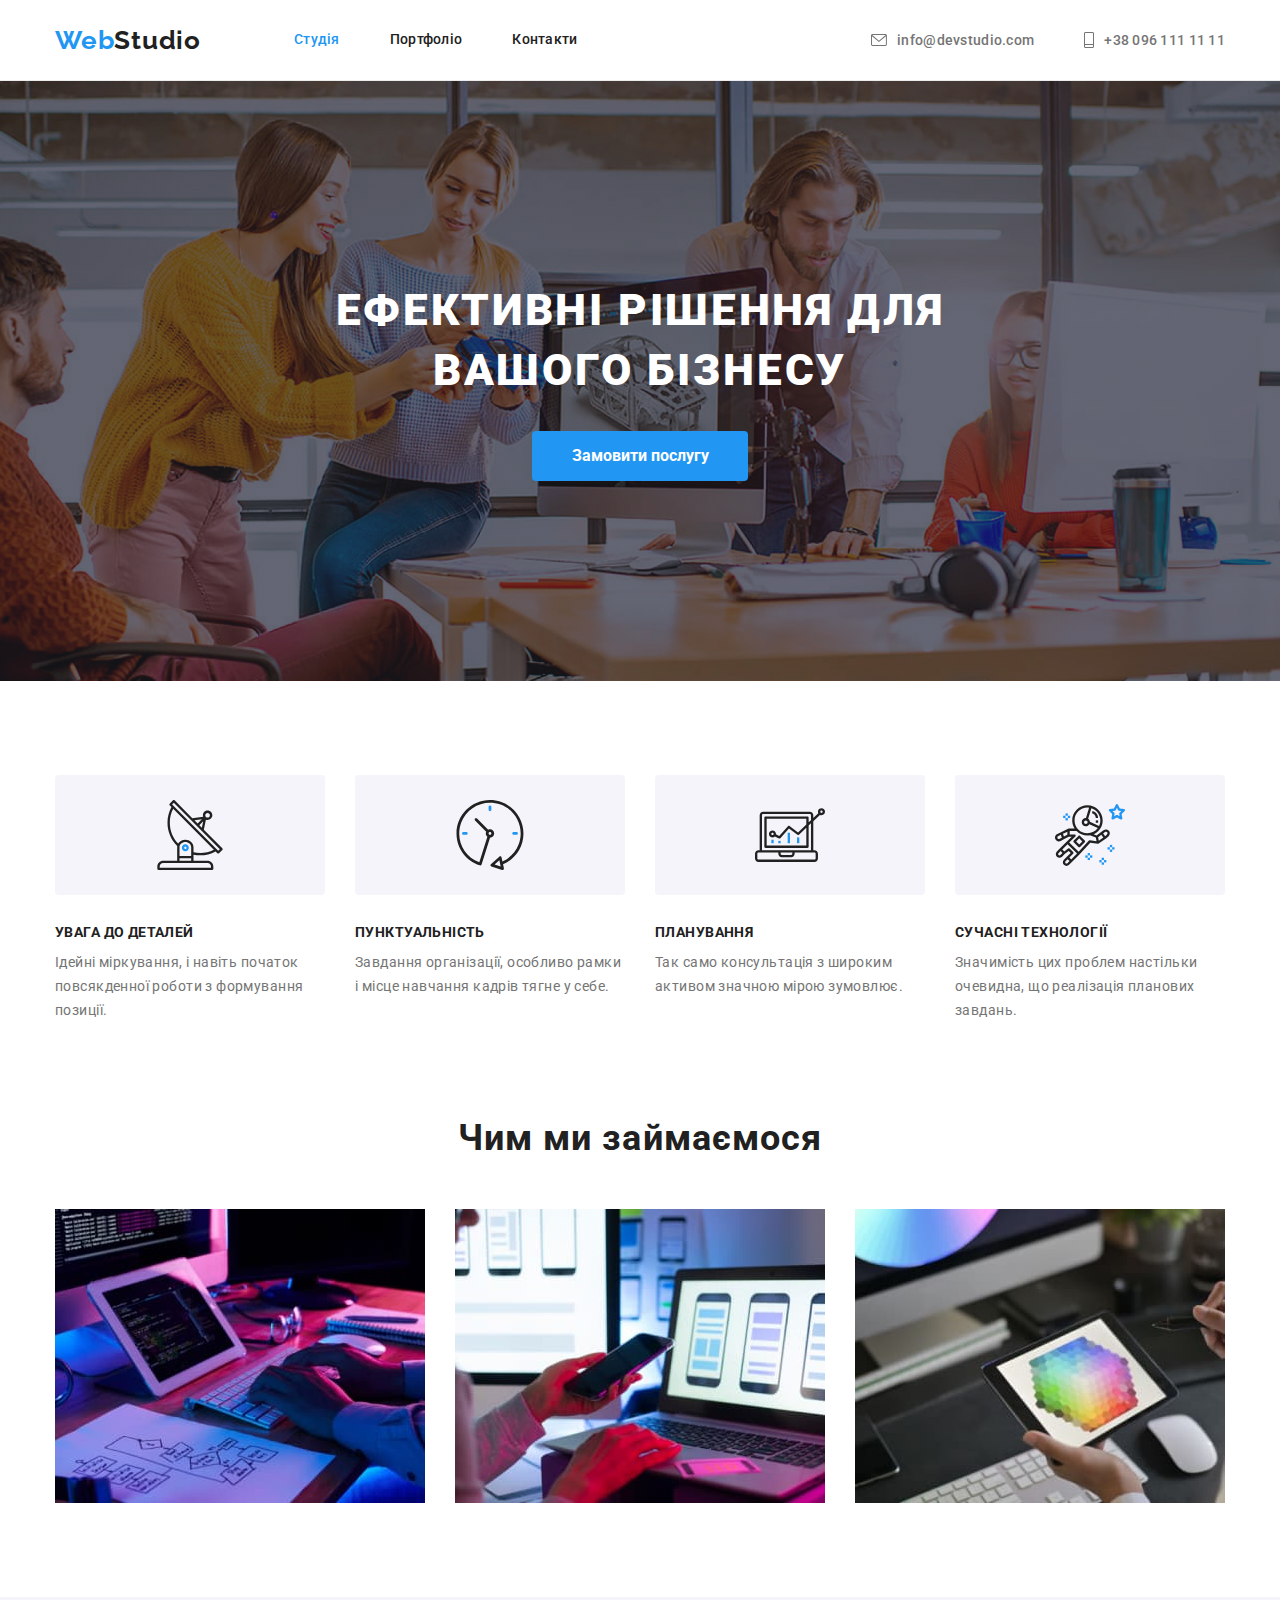
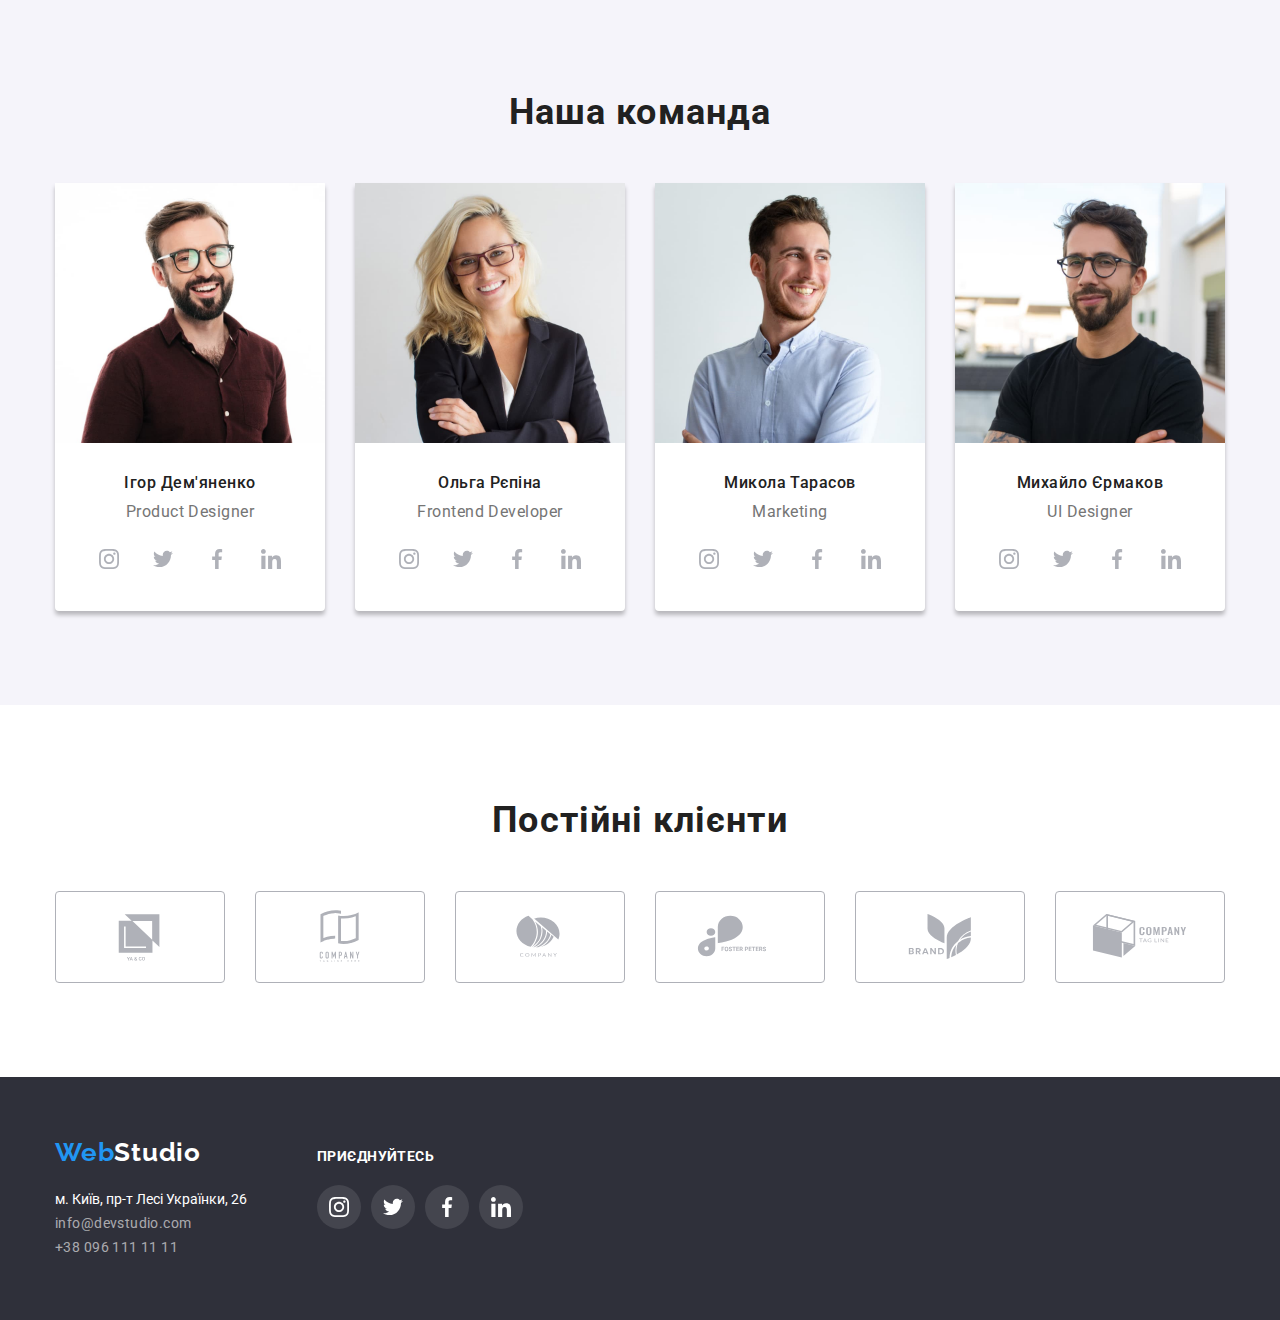
==== index.html @ 9753c59d "створив новий репозиторій на основі старого" ====
<!DOCTYPE html>
<html lang="uk">
  <head>
    <meta charset="UTF-8" />
    <meta http-equiv="X-UA-Compatible" content="IE=edge" />
    <meta name="viewport" content="width=device-width, initial-scale=1.0" />
    <title>WebStudio</title>
    <link rel="preconnect" href="https://fonts.googleapis.com" />
    <link rel="preconnect" href="https://fonts.gstatic.com" crossorigin />
    <link
      href="https://fonts.googleapis.com/css2?family=Raleway:wght@700&family=Roboto:wght@400;500;700;900&display=swap"
      rel="stylesheet"
    />
    <link
      rel="stylesheet"
      href="https://cdnjs.cloudflare.com/ajax/libs/modern-normalize/1.1.0/modern-normalize.min.css"
    />
    <link rel="stylesheet" href="./css/styles.css" />
  </head>

  <body>
    <header>
      <div class="container head">
        <nav class="nav-main">
          <a class="logo" href="" title="Головна сторінка"
            ><span class="logo-web">Web</span
            ><span class="logo-studio">Studio</span></a
          >
          <ul class="nav-ul site-nav">
            <li class="item">
              <a class="nav-link act-stud" href="./index.html" title="Студія"
                >Студія</a
              >
            </li>
            <li class="item">
              <a class="nav-link" href="./portfolio.html" title="Портфоліо"
                >Портфоліо</a
              >
            </li>
            <li class="item">
              <a class="nav-link" href="" title="Контакти">Контакти</a>
            </li>
          </ul>
        </nav>
        <ul class="nav-ul second">
          <li class="item-first">
                        <a class="nav-contact" href="mailto:info@devstudio.com"
              ><svg class="mail-pin-icon icon" width="16" height="12">
					<use href="./images/icons.svg#icon-mail"></use>
				 </svg><span>info@devstudio.com</span> </a
            >
          </li>
          <li class="item">
           
            <a class="nav-contact" href="tel:+380961111111"
              > <svg class="phone-pin-icon icon" width="10" height="16">
					<use href="./images/icons.svg#icon-phone"></use>
				 </svg><span>+38 096 111 11 11</span> </a
            >
          </li>
        </ul>
      </div>
    </header>
    <main>
      <section class="hero">
        <h1 class="hero-tytle">
          Ефективні рішення для <br />
          вашого бізнесу
        </h1>
        <button class="button" type="button">
          <span class="button-first">Замовити послугу</span>
        </button>
      </section>
      <section class="benefits">
        <div class="container container-benefits">
          <h2 hidden>Особливості</h2>
          <ul class="nav-ul">
            <li class="atim">
					<div class="atim-div">
						<svg class="atim-icon" width="70" height="70">
							<use href="./images/icons.svg#icon-antenna"></use>
						</svg>
					</div>
              <h3 class="tytle-mini">УВАГА ДО ДЕТАЛЕЙ</h3>
              <p class="mini-article">
                Ідейні міркування, і навіть початок повсякденної роботи з
                формування позиції.
              </p>
            </li>
            <li class="atim">
					<div class="atim-div">
						<svg class="atim-icon" width="70" height="70">
							<use href="./images/icons.svg#icon-clock"></use>
						</svg>
					</div>
              <h3 class="tytle-mini">ПУНКТУАЛЬНІСТЬ</h3>
              <p class="mini-article">
                Завдання організації, особливо рамки і місце навчання кадрів
                тягне у себе.
              </p>
            </li>
            <li class="atim">
					<div class="atim-div">
						<svg class="atim-icon" width="70" height="70">
							<use href="./images/icons.svg#icon-diagram"></use>
						</svg>
					</div>
              <h3 class="tytle-mini">ПЛАНУВАННЯ</h3>
              <p class="mini-article">
                Так само консультація з широким активом значною мірою зумовлює.
              </p>
            </li>
            <li class="atim">
					<div class="atim-div">
						<svg class="atim-icon" width="70" height="70">
							<use href="./images/icons.svg#icon-astronaut"></use>
						</svg>
					</div>
              <h3 class="tytle-mini">СУЧАСНІ ТЕХНОЛОГІЇ</h3>
              <p class="mini-article">
                Значимість цих проблем настільки очевидна, що реалізація
                планових завдань.
              </p>
            </li>
          </ul>
        </div>
      </section>
      <section class="our-work">
        <div class="container work">
          <h2 class="tytle-work">Чим ми займаємося</h2>
          <ul class="nav-ul work">
            <li class="item">
              <img
                class="img"
                src="images/work1.jpg"
                alt="картинка-посилання на сторінку де розповідається чим ми займаємося"
                width="370"
              />
            </li>
            <li class="item">
              <img
                class="img"
                src="images/work2.jpg"
                alt="картинка-посилання на сторінку де розповідається чим ми займаємося"
                width="370"
              />
            </li>
            <li class="item">
              <img
                class="img"
                src="images/work3.jpg"
                alt="картинка-посилання на сторінку де розповідається чим ми займаємося"
                width="370"
              />
            </li>
          </ul>
        </div>
      </section>
      <section class="our-team">
        <div class="container">
          <h2 class="team">Наша команда</h2>
          <ul class="nav-ul-team">
            <li class="item">
              <img
                class="img"
                src="images/people4.jpg"
                width="270"
                alt="зображення людини"
              />
              <p class="team-name">Ігор Дем'яненко</p>
              <p class="team-position">Product Designer</p>
              <ul class="social-icons list">
                <li class="social-item">
                  <a href="" class="social-link link"
                    ><svg class="social-icon" width="20" height="20">
                      <use href="./images/icons.svg#icon-instagram"></use></svg
                  ></a>
                </li>
                <li class="social-item">
                  <a href="" class="social-link link"
                    ><svg class="social-icon" width="20" height="20">
                      <use href="./images/icons.svg#icon-twitter"></use></svg
                  ></a>
                </li>
                <li class="social-item">
                  <a href="" class="social-link link"
                    ><svg class="social-icon" width="20" height="20">
                      <use href="./images/icons.svg#icon-facebook"></use></svg
                  ></a>
                </li>
                <li class="social-item">
                  <a href="" class="social-link link"
                    ><svg class="social-icon" width="20" height="20">
                      <use href="./images/icons.svg#icon-linkedin"></use></svg
                  ></a>
                </li>
              </ul>
            </li>
            <li class="item">
              <img
                class="img"
                src="images/people5.jpg"
                width="270"
                alt="зображення людини"
              />
              <p class="team-name">Ольга Рєпіна</p>
              <p class="team-position">Frontend Developer</p>
              <ul class="social-icons list">
                <li class="social-item">
                  <a href="" class="social-link link"
                    ><svg class="social-icon" width="20" height="20">
                      <use href="./images/icons.svg#icon-instagram"></use></svg
                  ></a>
                </li>
                <li class="social-item">
                  <a href="" class="social-link link"
                    ><svg class="social-icon" width="20" height="20">
                      <use href="./images/icons.svg#icon-twitter"></use></svg
                  ></a>
                </li>
                <li class="social-item">
                  <a href="" class="social-link link"
                    ><svg class="social-icon" width="20" height="20">
                      <use href="./images/icons.svg#icon-facebook"></use></svg
                  ></a>
                </li>
                <li class="social-item">
                  <a href="" class="social-link link"
                    ><svg class="social-icon" width="20" height="20">
                      <use href="./images/icons.svg#icon-linkedin"></use></svg
                  ></a>
                </li>
              </ul>
            </li>
            <li class="item">
              <img
                class="img"
                src="images/people6.jpg"
                width="270"
                alt="зображення людини"
              />
              <p class="team-name">Микола Тарасов</p>
              <p class="team-position">Marketing</p>
              <ul class="social-icons list">
                <li class="social-item">
                  <a href="" class="social-link link"
                    ><svg class="social-icon" width="20" height="20">
                      <use href="./images/icons.svg#icon-instagram"></use></svg
                  ></a>
                </li>
                <li class="social-item">
                  <a href="" class="social-link link"
                    ><svg class="social-icon" width="20" height="20">
                      <use href="./images/icons.svg#icon-twitter"></use></svg
                  ></a>
                </li>
                <li class="social-item">
                  <a href="" class="social-link link"
                    ><svg class="social-icon" width="20" height="20">
                      <use href="./images/icons.svg#icon-facebook"></use></svg
                  ></a>
                </li>
                <li class="social-item">
                  <a href="" class="social-link link"
                    ><svg class="social-icon" width="20" height="20">
                      <use href="./images/icons.svg#icon-linkedin"></use></svg
                  ></a>
                </li>
              </ul>
            </li>
            <li class="item">
              <img
                class="img"
                src="images/people7.jpg"
                width="270"
                alt="зображення людини"
              />
              <p class="team-name">Михайло Єрмаков</p>
              <p class="team-position">UI Designer</p>
              <ul class="social-icons list">
                <li class="social-item">
                  <a href="" class="social-link link"
                    ><svg class="social-icon" width="20" height="20">
                      <use href="./images/icons.svg#icon-instagram"></use></svg
                  ></a>
                </li>
                <li class="social-item">
                  <a href="" class="social-link link"
                    ><svg class="social-icon" width="20" height="20">
                      <use href="./images/icons.svg#icon-twitter"></use></svg
                  ></a>
                </li>
                <li class="social-item">
                  <a href="" class="social-link link"
                    ><svg class="social-icon" width="20" height="20">
                      <use href="./images/icons.svg#icon-facebook"></use></svg
                  ></a>
                </li>
                <li class="social-item">
                  <a href="" class="social-link link"
                    ><svg class="social-icon" width="20" height="20">
                      <use href="./images/icons.svg#icon-linkedin"></use></svg
                  ></a>
                </li>
              </ul>
            </li>
          </ul>
        </div>
      </section>
		<section class="customer">
			<div class="container customer-div">
				<h2 class="tytle-work tytle-costomer">
					Постійні клієнти
				</h2>
				<ul class="customer-list">
					<li class="customer-item"><a href="" class="customer-link"><svg class="customer-icon" width="106" height="60">
						<use href="./images/icons.svg#icon-Logo-one"></use>
					</svg></a></li>
					<li class="customer-item"><a href="" class="customer-link"><svg class="customer-icon" width="106" height="60">
						<use href="./images/icons.svg#icon-Logo-two"></use>
					</svg></a></li>
					<li class="customer-item"><a href="" class="customer-link"><svg class="customer-icon" width="106" height="60">
						<use href="./images/icons.svg#icon-Logo-three"></use>
					</svg></a></li>
					<li class="customer-item"><a href="" class="customer-link"><svg class="customer-icon" width="106" height="60">
						<use href="./images/icons.svg#icon-Logo-four"></use>
					</svg></a></li>
					<li class="customer-item"><a href="" class="customer-link"><svg class="customer-icon" width="106" height="60">
						<use href="./images/icons.svg#icon-Logo-five"></use>
					</svg></a></li>
					<li class="customer-item"><a href="" class="customer-link"><svg class="customer-icon" width="106" height="60">
						<use href="./images/icons.svg#icon-Logo-six"></use>
					</svg></a></li>
				</ulb>
			</div>
		</section>
    </main>
    <footer class="foot-main">
		<div class="foot-together ">
      <div class="foot">
        <a class="logo-foot" href="" title="Головна сторінка"
          ><span class="logo-web">Web</span
          ><span class="logo-studio-foot">Studio</span></a
        >
        <address>
          <ul class="nav-ul adr">
            <li class="item">
              <a
                class="foot-adress"
                href="https://goo.gl/maps/2znSzA5FASChHcnv6"
                target="_blank"
                rel="noreferrer noopener nofollow"
                >м. Київ, пр-т Лесі Українки, 26</a
              >
            </li>
            <li class="item">
              <a class="foot-contact" href="mailto:info@devstudio.com"
                >info@devstudio.com</a
              >
            </li>
            <li class="item">
              <a class="foot-contact" href="tel:+380961111111"
                >+38 096 111 11 11</a
              >
            </li>
          </ul>
        </address>
      </div>
		<div class="foot-two">
			<h3 class="foot-two-tytle">
				приєднуйтесь
			</h3>
			<ul class="foot-two-list">
				<li class="foot-two-item"><a href="" class="foot-two-link"><svg class="foot-two-icon" width="20" height="20">
					<use href="./images/icons.svg#icon-instagram"></use>
				</svg></a></li>
				<li class="foot-two-item"><a href="" class="foot-two-link"><svg class="foot-two-icon" width="20" height="20">
					<use href="./images/icons.svg#icon-twitter"></use>
				</svg></a></li>
				<li class="foot-two-item"><a href="" class="foot-two-link"><svg class="foot-two-icon" width="20" height="20">
					<use href="./images/icons.svg#icon-facebook"></use>
				</svg></a></li>
				<li class="foot-two-item"><a href="" class="foot-two-link"><svg class="foot-two-icon" width="20" height="20">
					<use href="./images/icons.svg#icon-linkedin"></use>
				</svg></a></li>
			</ul>
		</div>
	</div>
    </footer>
  </body>
</html>
---- css/styles.css ----
html {
	box-sizing:border-box;
}
*,
*::before,
*::after {
	box-sizing: inherit;
}

h1,
h2,
h3,h4,
h5,
h6,
p,
ul{
margin-bottom: 0; 
margin-top:0;
padding: 0;
}

:root {
	--brand-color: #757575;
	--button-color: #2196F3;
	--tytle-color:#212121;
 }

body{
	margin:0;
	font-family:'Roboto', Sans-serif;
	background: #FFFFFF;;
	color:var(--brand-color);
}
/* header */

header{
	border-bottom-width: 1px;
	border-bottom-style: solid;
	border-bottom-color: rgba(236, 236, 236, 1);
	}


.container.head,.nav-main,.nav-ul.site-nav,.nav-ul.second{
display: flex;
}

.container.head,.nav-main{
	align-items: center;
}


.nav-ul.site-nav>.item.item:not(:last-child){
	margin-right: 50px;
}

.nav-ul.site-nav>.item{
	margin-bottom: 0;
}

.item>.nav-link{
	padding-top: 32px;
	padding-bottom: 32px;
}

.nav-ul.second>.item-first{
margin-right: 50px;
}

.nav-ul.second{
margin-left: auto;
}

.nav-ul.second>.item-first, .nav-ul.second>.item{
	display: flex;
	align-items: center;
	justify-content: center;
	cursor: pointer;
	} 
	
	.nav-ul.second>.nav-contact{
		display:flex;
	align-items: center;
	justify-content: center;
	 padding-top: 32px; 
	padding-bottom: 32px; 
	cursor: pointer;
		}

		.item>.nav-contact{
			display:flex;
			align-items: center;
					}
.item-first>.nav-contact{
						display:flex;
						align-items: center;
								}

.nav-contact>.mail-pin-icon.icon{
	display: inline-block;
}

.nav-contact>.phone-pin-icon.icon{
	display: inline-block;
}

.mail-pin-icon,.phone-pin-icon{
	margin-right: 10px;
	fill: currentColor;
}

.nav-ul.second>.item-first,.nav-ul.second>.item{
	color: var(--brand-color);
}

.logo{
margin-right: 93px;
text-decoration: none;
font-family: 'Raleway',Sans-serif;
font-weight: 700;
font-size: 26px;
line-height: 1.19;
letter-spacing: 0.03em;
rgba(0, 0, 0, 1)
}
.logo-web{
	color:#2196F3;
}
.logo-studio{
	color:var(--tytle-color);
}
.nav-link{
display: block;
text-decoration: none;
font-family: 'Roboto',Sans-serif;
font-style: normal;
font-weight: 500;
font-size: 14px;
line-height: 1.14;
letter-spacing: 0.02em;
color:var(--tytle-color);
list-style-type: none;
}
.nav-link:hover{
	color: var(--button-color);
	} 

	.nav-link.act-stud{
		color: var(--button-color);
	 }

	 .item-first>.nav-contact:hover,.item-first>.nav-contact:focus{
		color: var(--button-color);}

		.item>.nav-contact:hover,.item>.nav-contact:focus{
			color: var(--button-color);

	 }

	 .item-first>.mail-pin-icon.icon{
		fill: inherit;
	 }

	 .item>.mail-pin-icon.icon{
		fill: inherit;
	 }

.nav-contact{
font-family: 'Roboto',Sans-serif;
font-style: normal;
font-weight: 500;
font-size: 14px;
line-height: 16px;
letter-spacing: 0.02em;
color: inherit;
text-decoration: none;
padding-top: 32px;
padding-bottom: 32px
;
}
.nav-ul{
		list-style-type: none;
	}
	
	
/* Footer */
.foot-together{
	display: flex;
	align-items: baseline;
}

.foot-two-list{
	display: flex;
	list-style-type: none;
}

.foot-two{
	margin-left: 70px;
}



.foot-two-link{
	display: flex;
	width: 100%;
	height: 100%;
	align-items: center;
	justify-content: center;
}

.foot-two-item{
	width: 44px;
	height:44px;
	list-style-type: none;
	margin-right: 10px;
		}

		.foot-two-list>.foot-two-item:last-child{
	margin-right: 0 ;
		}

.foot-two-item .foot-two-icon{
	display: flex;
	justify-content: center;
					}

.foot-two-item .foot-two-link{
	width: 100%;
	height: 100%;
	display: flex;
	align-items: center;
	justify-content: center;
	background:rgba(255, 255, 255, 0.1);
	;
	 border-radius: 50%;
	 color: #FFFFFF;
}

	.foot-two-link .foot-two-icon{
	fill: currentColor;
}

.foot-two-item .foot-two-link:hover, .foot-two-item .foot-two-link:focus{
	background: #2196F3;
	color: #FFFFFF;

}

.foot-two-tytle{
margin-bottom: 20px;	
width: 116px;
height: 16px;
left: 516px;
top: 2748px;
font-family: 'Roboto',Sans-serif;
font-style: normal;
font-weight: 700;
font-size: 14px;
line-height: 1.14;
letter-spacing: 0.03em;
text-transform: uppercase;
color: #FFFFFF;

}

.foot-main{
	padding-top: 60px;
	padding-bottom: 60px;
	background: rgba(47, 48, 58, 1);
}

.foot-adress{
	font-style: normal;
	font-size: 14px;
	line-height: 1.71;
color: #FFFFFF;
text-decoration: none;
}
.foot-contact{
font-style: normal;
font-size: 14px;
line-height:1.71;
letter-spacing: 0.03em;
color: rgba(255, 255, 255, 0.6);
text-decoration: none;
}
 .logo-foot{
font-family: 'Raleway';
font-style: normal;
font-weight: 700;
font-size: 26px;
line-height: 31px;
letter-spacing: 0.03em;
}

.logo-studio-foot{
	color: #FFFFFF;
}

.nav-ul.adr{
	margin-top: 20px;
}
/* 
.nav-ul>.item:not(:last-child){
	margin-bottom: 9px;
} */

/* main first*/

/* .hero{
	width: 1600px;
	background-image: url(../images/backg-img.jpg);
	background-position: center;
} */

 .hero{
	max-width: 1600px;
	margin-left: auto;
	margin-right: auto;
	background-color:#C4C4C4;
	background-image:linear-gradient(to right, rgba(47,48,58,0.4),
	rgba(47,48,58,0.4)), url(../images/backg-img.jpg);
	background-size: 1600px;
   background-repeat: no-repeat;
	background-position: center;
	text-align: center;
	padding-bottom: 200px;
	padding-top: 200px;
 }
 .hero-tytle{
margin-bottom: 30px;
font-weight: 900;
font-size: 44px;
line-height: 1.36;
letter-spacing: 0.06em;
text-transform: uppercase;
color: #FFFFFF;
 }
 .button{
font-weight: 700;
font-size: 16px;
line-height: 1.88;
color: #FFFFFF; 
background: var(--button-color);
min-width: 216px;
border: none;
padding: 10px 32px;
text-align: center;
border-radius:4px;
cursor:pointer;
 }

 .button-first{
font-family: 'Roboto';
font-style: normal;
font-weight: 700;
font-size: 16px;
line-height: 30px;
cursor:pointer;
 }

 .button:focus,.button:hover{
	background: #F5F4FA;
	color:var(--button-color);
}

/* секція benefits */

.benefits{
	padding-top: 94px;
	padding-bottom: 94px;
}
.container-benefits>.nav-ul{
	display: flex;
}

.nav-ul>.atim:not(:last-child){
	margin-right: 30px;
}

.nav-ul>.atim{
	width: 270px;
}

/* секція our-work */

.nav-ul.work{
	display: flex;
}

.our-work{
		padding-bottom: 94px;
}

.nav-ul.work>.item:not(:last-child){
	margin-right: 30px;
}

.nav-ul.work>.item{
	margin-bottom: 0;
}

.atim>.atim-div{
	display: flex;
	align-items: center;
	justify-content: center;
	width: 270px;
	height: 120px;
	background: #F5F4FA;
   border-radius: 4px;
	}



/* секція our-team */

.our-team{
	padding-top: 94px;
	padding-bottom: 94px;
	background: #F5F4FA;
}

.tytle-mini{
margin-top: 30px;
margin-bottom: 10px;
font-size: 14px;
line-height: 1.14;
letter-spacing: 0.03em;
text-transform: uppercase;
color: var(--tytle-color);
	}
	.mini-article{
font-size: 14px;
line-height: 1.71;
letter-spacing: 0.03em;
	}
	.tytle-work,.team{
margin-bottom: 50px;	
font-size: 36px;
line-height:1.17;
text-align: center;
letter-spacing: 0.03em;
color: var(--tytle-color);
	}

	.team-name{
margin-bottom: 10px;
margin-top: 30px;
font-weight: 500;
font-size: 16px;
line-height: 1.19;
text-align: center;
letter-spacing: 0.03em;
color: var(--tytle-color);
	}
.team-position{
font-size: 16px;
line-height: 1.19;
text-align: center;
letter-spacing: 0.03em;
	}

	.nav-ul-team{
		display: flex;
		list-style-type: none;
	}

	.nav-ul-team>.item:not(:last-child){
		margin-right: 30px;
	}

	.nav-ul-team>.item{
 box-shadow:0px 4px 4px rgba(0, 0, 0, 0.25);
 background: #FFFFFF;
 border-bottom-left-radius: 4px;
 border-bottom-right-radius: 4px;
 padding-bottom: 30px;
	}

	.nav-ul-team .social-item{
		width: 44px;
		height:44px;
		list-style-type: none;
		margin-right: 10px;
			}

	.nav-ul-team .social-item:last-child{
		margin-right: 0 ;
			}

	.nav-ul-team .social-icons{
		display: flex;
		justify-content: center;
		margin-top: 16px;
					}

	.nav-ul-team .social-link{
		width: 100%;
		height: 100%;
		display: flex;
		align-items: center;
		justify-content: center;
		background: #FFFFFF;;
       border-radius: 50%;
		 color: rgba(175, 177, 184, 1);
	}

		.nav-ul-team .social-icon{
		fill: currentColor;
	}

	.nav-ul-team .social-link:hover,.nav-ul-team .social-link:focus{
		background: #2196F3;
		color: rgba(255, 255, 255, 1);
 
	}

	/* Постійні клієнти */

	.customer-list{
		display: flex;
		list-style-type: none;
	}
	.customer-item{
		
					}
	.customer-item:not(:last-child){
		margin-right: 30px;
	}

	.container.customer-div{
		padding-top: 94px;
		padding-bottom: 94px;
	}
	
	.tytle-work.tytle-costomer{
margin-bottom: 50px;
	}

	.customer-icon{
		fill: currentColor;
	}

	.customer-link{
		display: flex;
		align-items: center;
		justify-content: center;
		width: 170px;
		height: 92px;
		border: 1px solid #AFB1B8;
      border-radius: 4px; 
		color:rgba(175, 177, 184, 1);
	}

	.customer-item>.customer-link:focus,.customer-item>.customer-link:hover{
		color: var(--button-color);
		border-color: var(--button-color);
	}

	/* main second */

	.main-secondary{
		padding-top: 94px;
		padding-bottom: 94px;
		background:#FFFFFF ;	
	}

.nav-ul.port{
	display: flex;
	justify-content: center;
	margin-bottom: 34px;
}

.button-secondary{
font-family: 'Roboto';
font-style: normal;
display: inline-block;
padding: 6px 22px;
min-width: 73px;
border: none;
border-radius: 4px;
font-weight: 500;
font-size: 16px;
line-height: 1.62;
letter-spacing: 0.03em;
color: var(--tytle-color);
background: #F5F4FA;
text-align: center;
cursor:pointer;
}

.button-secondary.plus{
	padding: 6px 25px;
}

	.button-secondary:focus,.button-secondary:hover{
		background: var(--button-color);
		color:#FFFFFF;
		box-shadow: 0px 3px 1px rgba(0, 0, 0, 0.1), 0px 1px 2px rgba(0, 0, 0, 0.08), 0px 2px 2px rgba(0, 0, 0, 0.12);
		}

		.nav-ul.port>.item:not(:last-child){
margin-right: 8px;
		}

		.nav-ul.port>.item{
			margin-bottom: 0;
		}

.tytel-portf{
	margin-bottom: 4px;
font-size: 18px;
line-height: 2;
letter-spacing: 0.06em;
color: var(--tytle-color);
	}
.portf-article{
font-size: 16px;
line-height: 1.88;
letter-spacing: 0.03em;
color:var(--brand-color);
	}
	a{
		text-decoration: none;	
	}

	.nav-ul.everything{
		display: flex;
		flex-wrap: wrap;
			}

	.nav-ul.everything>.item{
	width: 370px;
	margin-right:30px;
	}
	

	.nav-ul.everything>.item:nth-child(3n) {
		margin-right: 0;
	}



	.nav-ul.everything>.item:nth-child(-n + 6){
		margin-bottom: 30px;
	}

	.nav-ul.everything>.item:nth-child(n + 7){
		margin-bottom: 0;
	}

	.item>.card-portfolio:focus, .item>.card-portfolio>:hover{
	box-shadow: 0px 1px 1px rgba(0, 0, 0, 0.12), 0px 4px 4px rgba(0, 0, 0, 0.06), 1px 4px 6px rgba(0, 0, 0, 0.16);
	}

	.item>.card-portfolio{
		display: block;
	}
	


	
	/* container */
 
 .container,.foot-together{
	width: 1200px;
	margin-right: auto;
	margin-left: auto;
	padding-right:15px;
	padding-left:15px;
 }

 /* Img */

 .img{
	display: block;
	 width: 100%;
	  height: auto;
 }
 .text-port{
	padding-bottom:20px;
	padding-top:20px;
	padding-left: 24px;
   padding-right: 24px;
	border-right-width: 1px;
	border-right-style: solid;
	border-right-color: #EEEEEE;
	background: #FFFFFF;
	border-left-width: 1px;
	border-left-style: solid;
	border-left-color: #EEEEEE;
	border-bottom-width: 1px;
	border-bottom-style: solid;
	border-bottom-color: #EEEEEE;
 }
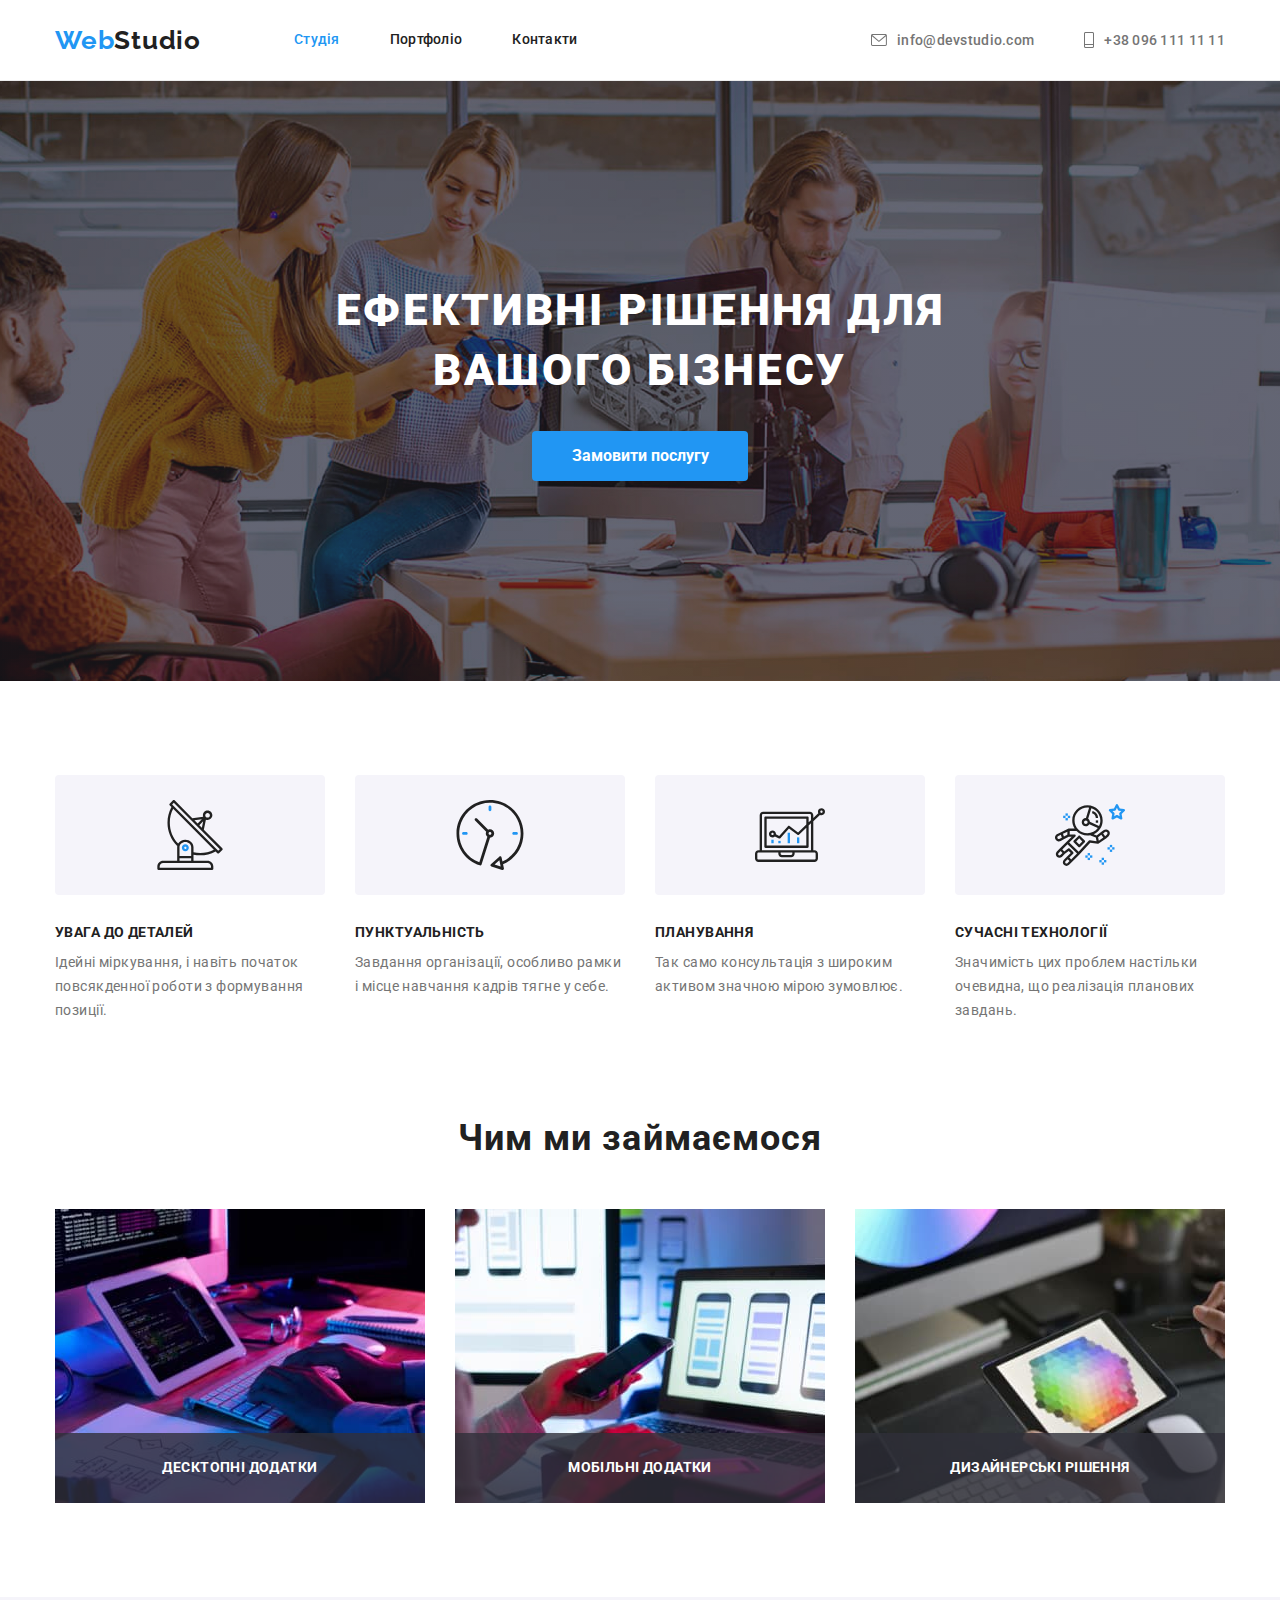
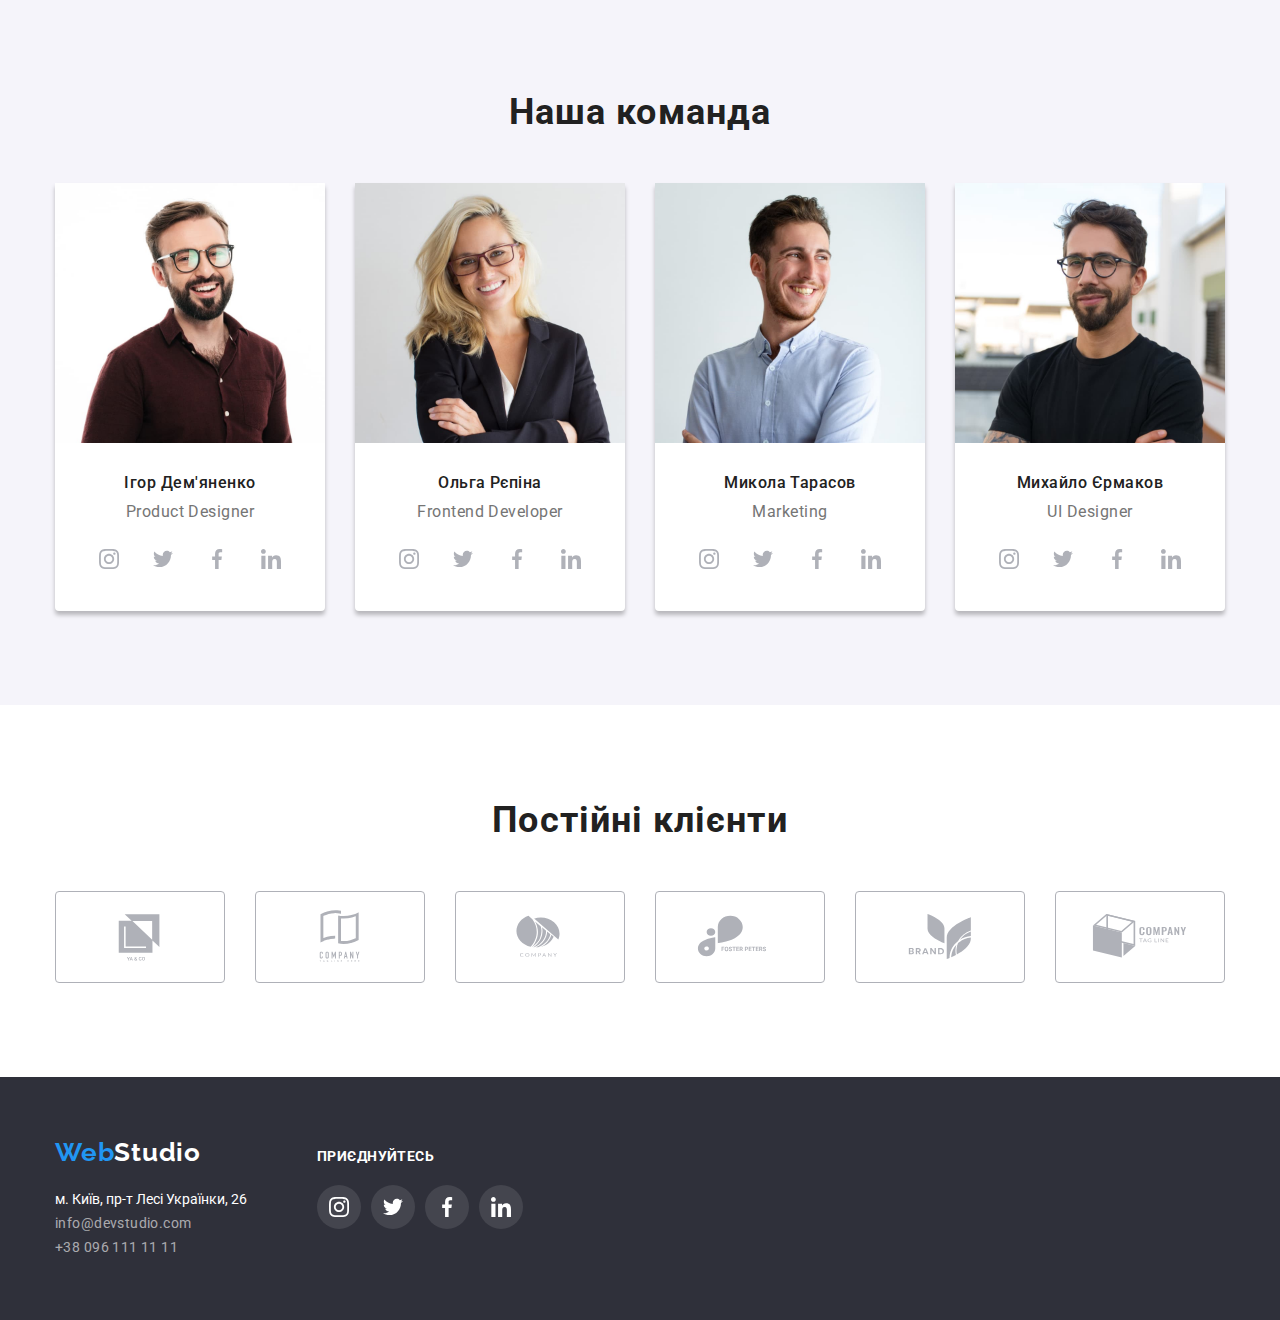
==== commit 5ec1182e: "В секції Чим ми займаємось текст з фоном спозиціював поверх зображення" ====
--- a/index.html
+++ b/index.html
@@ -129,29 +129,32 @@
         <div class="container work">
           <h2 class="tytle-work">Чим ми займаємося</h2>
           <ul class="nav-ul work">
-            <li class="item">
+            <li class="item descr-first">
               <img
                 class="img"
                 src="images/work1.jpg"
                 alt="картинка-посилання на сторінку де розповідається чим ми займаємося"
                 width="370"
               />
-            </li>
-            <li class="item">
+				 <div class="team-description">Десктопні додатки</div>
+				            </li>
+            <li class="item descr-first">
               <img
                 class="img"
                 src="images/work2.jpg"
                 alt="картинка-посилання на сторінку де розповідається чим ми займаємося"
                 width="370"
               />
-            </li>
-            <li class="item">
+				  <div class="team-description">Мобільні додатки</div>
+            </li>
+            <li class="item descr-first">
               <img
                 class="img"
                 src="images/work3.jpg"
                 alt="картинка-посилання на сторінку де розповідається чим ми займаємося"
                 width="370"
               />
+				  <div class="team-description">Дизайнерські рішення</div>
             </li>
           </ul>
         </div>
--- a/css/styles.css
+++ b/css/styles.css
@@ -409,6 +409,31 @@
    border-radius: 4px;
 	}
 
+	.team-description{
+		position: absolute;
+		bottom: 0;
+		display: flex;
+		align-items: center;
+		justify-content: center;
+		height: 70px;
+		width: 100%;
+		background-color: rgba(47, 48, 58, 0.8);
+				font-family: 'Roboto',Sans-serif;
+		font-style: normal;
+font-weight: 700;
+font-size: 14px;
+line-height: 1.14;
+text-align: center;
+letter-spacing: 0.03em;
+text-transform: uppercase;
+color: #FFFFFF;
+
+	}
+
+	.item.descr-first{
+		position: relative;
+	}
+
 
 
 /* секція our-team */
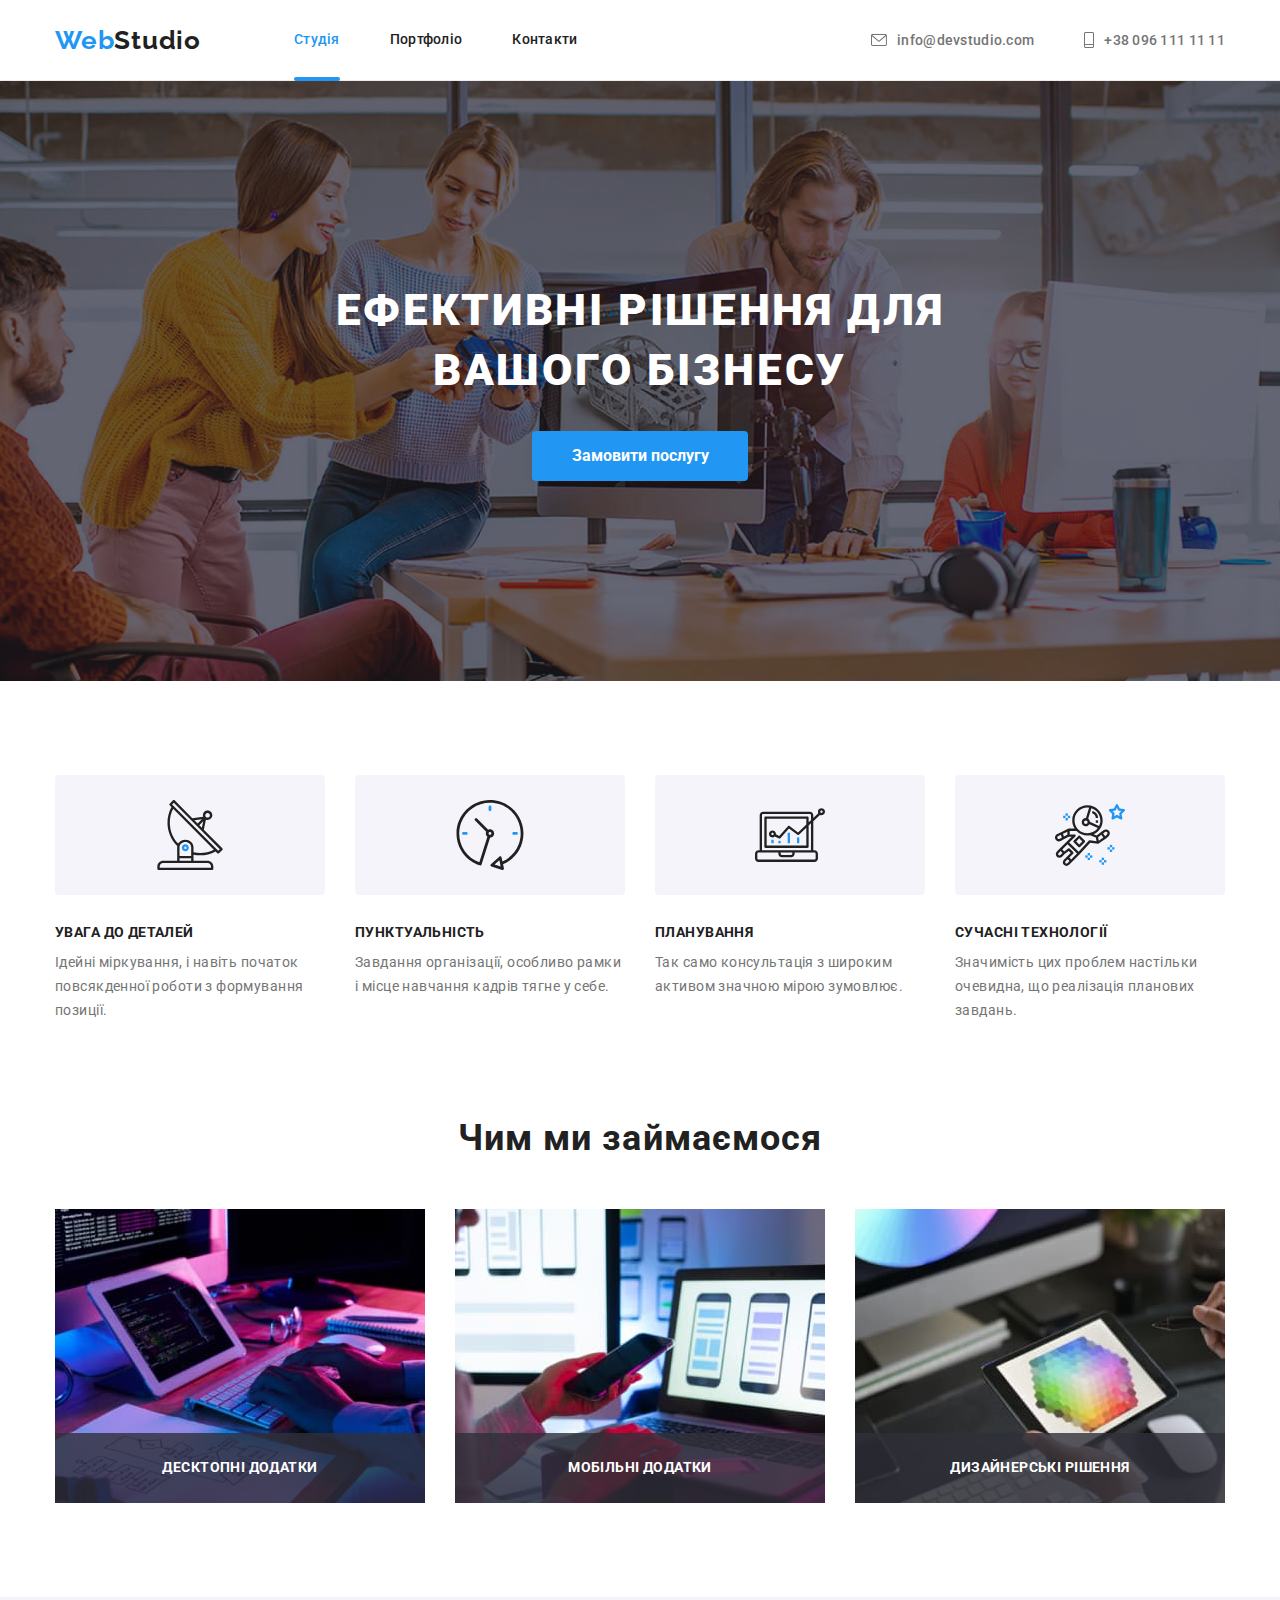
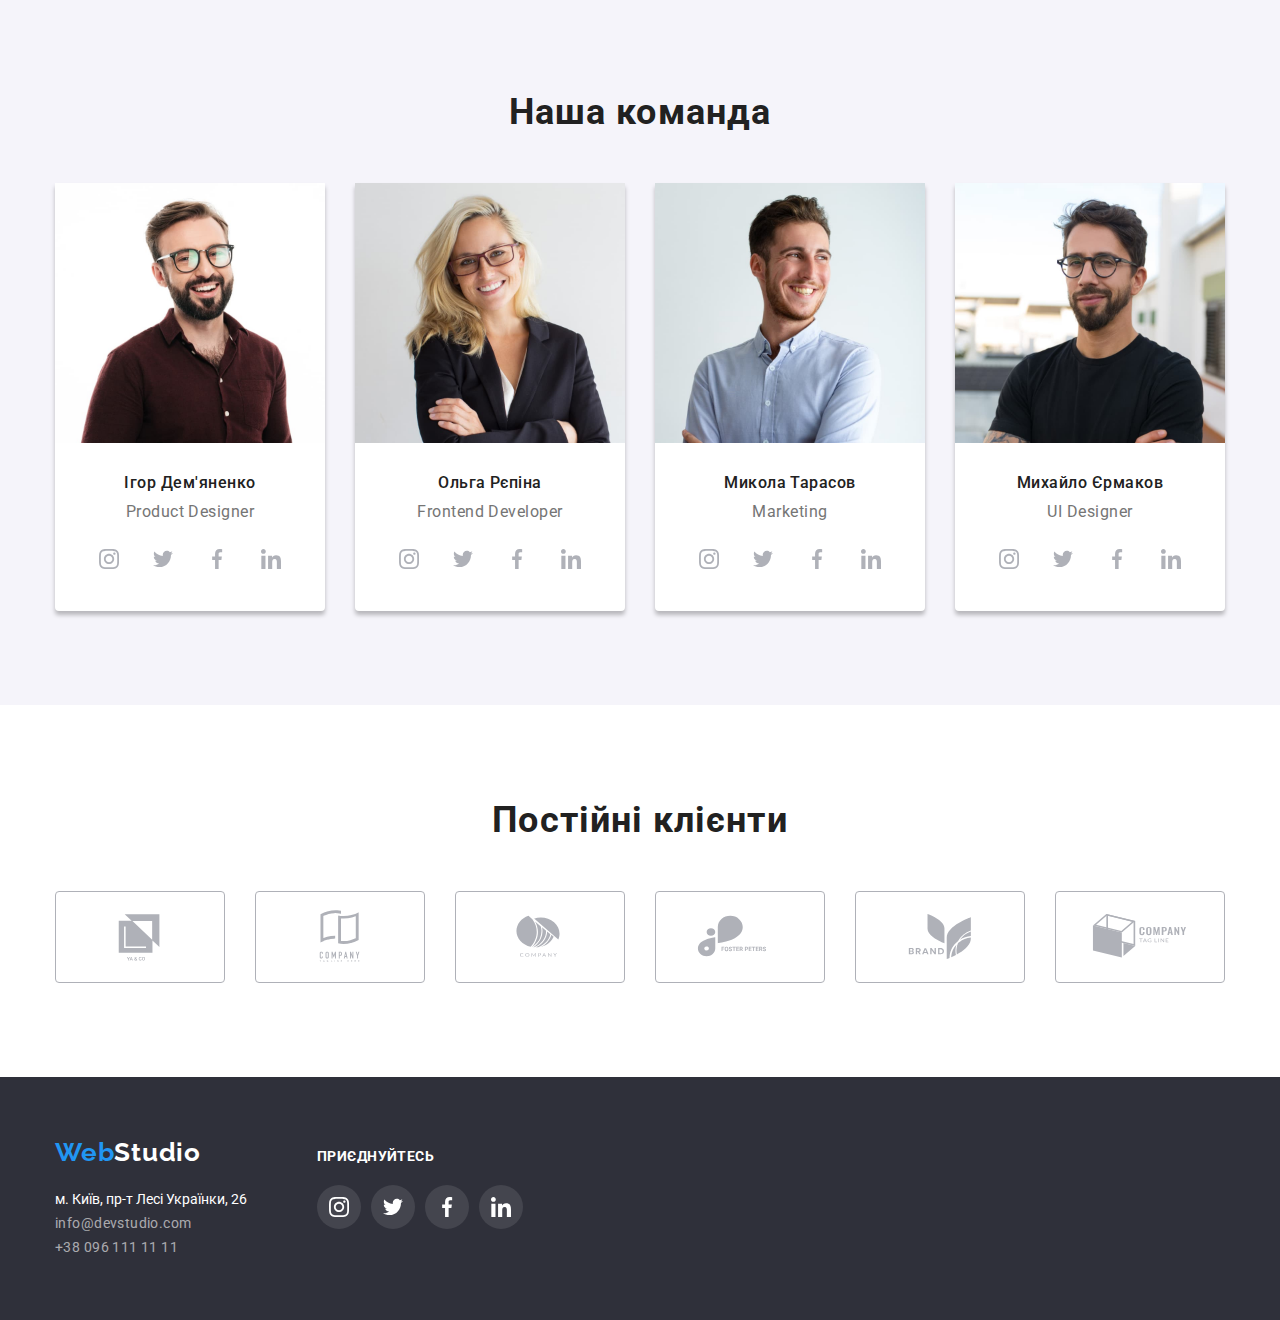
==== commit 10247a82: "зробив синє підкреслення" ====
--- a/index.html
+++ b/index.html
@@ -22,29 +22,29 @@
     <header>
       <div class="container head">
         <nav class="nav-main">
-          <a class="logo" href="" title="Головна сторінка"
+          <a class="logo link" href="" title="Головна сторінка"
             ><span class="logo-web">Web</span
             ><span class="logo-studio">Studio</span></a
           >
           <ul class="nav-ul site-nav">
-            <li class="item">
-              <a class="nav-link act-stud" href="./index.html" title="Студія"
+            <li class="item border">
+              <a class="nav-link act-stud link" href="./index.html" title="Студія"
                 >Студія</a
               >
             </li>
             <li class="item">
-              <a class="nav-link" href="./portfolio.html" title="Портфоліо"
+              <a class="nav-link link" href="./portfolio.html" title="Портфоліо"
                 >Портфоліо</a
               >
             </li>
             <li class="item">
-              <a class="nav-link" href="" title="Контакти">Контакти</a>
+              <a class="nav-link link" href="" title="Контакти">Контакти</a>
             </li>
           </ul>
         </nav>
         <ul class="nav-ul second">
           <li class="item-first">
-                        <a class="nav-contact" href="mailto:info@devstudio.com"
+                        <a class="nav-contact link" href="mailto:info@devstudio.com"
               ><svg class="mail-pin-icon icon" width="16" height="12">
 					<use href="./images/icons.svg#icon-mail"></use>
 				 </svg><span>info@devstudio.com</span> </a
@@ -52,7 +52,7 @@
           </li>
           <li class="item">
            
-            <a class="nav-contact" href="tel:+380961111111"
+            <a class="nav-contact link" href="tel:+380961111111"
               > <svg class="phone-pin-icon icon" width="10" height="16">
 					<use href="./images/icons.svg#icon-phone"></use>
 				 </svg><span>+38 096 111 11 11</span> </a
@@ -67,7 +67,7 @@
           Ефективні рішення для <br />
           вашого бізнесу
         </h1>
-        <button class="button" type="button">
+        <button class="button link" type="button" data-modal-open>
           <span class="button-first">Замовити послугу</span>
         </button>
       </section>
@@ -316,22 +316,22 @@
 					Постійні клієнти
 				</h2>
 				<ul class="customer-list">
-					<li class="customer-item"><a href="" class="customer-link"><svg class="customer-icon" width="106" height="60">
+					<li class="customer-item"><a href="" class="customer-link link"><svg class="customer-icon" width="106" height="60">
 						<use href="./images/icons.svg#icon-Logo-one"></use>
 					</svg></a></li>
-					<li class="customer-item"><a href="" class="customer-link"><svg class="customer-icon" width="106" height="60">
+					<li class="customer-item"><a href="" class="customer-link link"><svg class="customer-icon" width="106" height="60">
 						<use href="./images/icons.svg#icon-Logo-two"></use>
 					</svg></a></li>
-					<li class="customer-item"><a href="" class="customer-link"><svg class="customer-icon" width="106" height="60">
+					<li class="customer-item"><a href="" class="customer-link link"><svg class="customer-icon" width="106" height="60">
 						<use href="./images/icons.svg#icon-Logo-three"></use>
 					</svg></a></li>
-					<li class="customer-item"><a href="" class="customer-link"><svg class="customer-icon" width="106" height="60">
+					<li class="customer-item"><a href="" class="customer-link link"><svg class="customer-icon" width="106" height="60">
 						<use href="./images/icons.svg#icon-Logo-four"></use>
 					</svg></a></li>
-					<li class="customer-item"><a href="" class="customer-link"><svg class="customer-icon" width="106" height="60">
+					<li class="customer-item"><a href="" class="customer-link link"><svg class="customer-icon" width="106" height="60">
 						<use href="./images/icons.svg#icon-Logo-five"></use>
 					</svg></a></li>
-					<li class="customer-item"><a href="" class="customer-link"><svg class="customer-icon" width="106" height="60">
+					<li class="customer-item"><a href="" class="customer-link link"><svg class="customer-icon" width="106" height="60">
 						<use href="./images/icons.svg#icon-Logo-six"></use>
 					</svg></a></li>
 				</ulb>
@@ -341,7 +341,7 @@
     <footer class="foot-main">
 		<div class="foot-together ">
       <div class="foot">
-        <a class="logo-foot" href="" title="Головна сторінка"
+        <a class="logo-foot link" href="" title="Головна сторінка"
           ><span class="logo-web">Web</span
           ><span class="logo-studio-foot">Studio</span></a
         >
@@ -349,7 +349,7 @@
           <ul class="nav-ul adr">
             <li class="item">
               <a
-                class="foot-adress"
+                class="foot-adress link"
                 href="https://goo.gl/maps/2znSzA5FASChHcnv6"
                 target="_blank"
                 rel="noreferrer noopener nofollow"
@@ -357,12 +357,12 @@
               >
             </li>
             <li class="item">
-              <a class="foot-contact" href="mailto:info@devstudio.com"
+              <a class="foot-contact link" href="mailto:info@devstudio.com"
                 >info@devstudio.com</a
               >
             </li>
             <li class="item">
-              <a class="foot-contact" href="tel:+380961111111"
+              <a class="foot-contact link" href="tel:+380961111111"
                 >+38 096 111 11 11</a
               >
             </li>
@@ -374,21 +374,31 @@
 				приєднуйтесь
 			</h3>
 			<ul class="foot-two-list">
-				<li class="foot-two-item"><a href="" class="foot-two-link"><svg class="foot-two-icon" width="20" height="20">
+				<li class="foot-two-item"><a href="" class="foot-two-link link"><svg class="foot-two-icon" width="20" height="20">
 					<use href="./images/icons.svg#icon-instagram"></use>
 				</svg></a></li>
-				<li class="foot-two-item"><a href="" class="foot-two-link"><svg class="foot-two-icon" width="20" height="20">
+				<li class="foot-two-item"><a href="" class="foot-two-link link"><svg class="foot-two-icon" width="20" height="20">
 					<use href="./images/icons.svg#icon-twitter"></use>
 				</svg></a></li>
-				<li class="foot-two-item"><a href="" class="foot-two-link"><svg class="foot-two-icon" width="20" height="20">
+				<li class="foot-two-item"><a href="" class="foot-two-link link"><svg class="foot-two-icon" width="20" height="20">
 					<use href="./images/icons.svg#icon-facebook"></use>
 				</svg></a></li>
-				<li class="foot-two-item"><a href="" class="foot-two-link"><svg class="foot-two-icon" width="20" height="20">
+				<li class="foot-two-item"><a href="" class="foot-two-link link"><svg class="foot-two-icon" width="20" height="20">
 					<use href="./images/icons.svg#icon-linkedin"></use>
 				</svg></a></li>
 			</ul>
 		</div>
 	</div>
     </footer>
+	 <div class="modal-backdrop is-hidden" data-modal>
+<div class="modal">
+	<button class="close-sign" data-modal-close>
+		<svg class="vector" width="11" height="11">
+			<use href="./images/icons.svg#icon-vector"></use>
+		</svg>
+	</button>
+</div>
+	 </div>
+	 <script src="./js/modal.js"></script>
   </body>
 </html>
--- a/css/styles.css
+++ b/css/styles.css
@@ -179,6 +179,23 @@
 }
 .nav-ul{
 		list-style-type: none;
+	}
+
+	.item.border{
+		position: relative;
+		
+	}
+
+	.nav-link.act-stud.link::after{
+	content: "";
+	position: absolute;
+	bottom: -1px;
+	left: 0;
+	width: 100%;
+height: 4px;
+background: #2196F3;
+border-radius: 2px;
+border-bottom-color: var(--button-color);
 	}
 	
 	
@@ -679,7 +696,44 @@
 
 	.item>.card-portfolio{
 		display: block;
-	}
+			}
+
+.wrapper{
+				position: relative;
+				overflow: hidden;
+				display: block;
+											}
+
+
+.wrapper>.text-wrapper{
+				display: flex;
+position: absolute;
+top: 0;
+left: 0;
+height: 100%;
+width: 100%;
+justify-content: center;
+align-items: center;
+text-align: left;
+padding-left: 24px;
+padding-right: 24px;
+font-family: 'Roboto',Sans-serif;
+font-style: normal;
+font-weight: 400;
+font-size: 18px;
+line-height: 1.56;
+letter-spacing: 0.03em;
+color: #FFFFFF;
+background-color: rgba(33, 150, 243, 0.9);
+transform: translateY(100%);
+transition: transform 250ms cubic-bezier(0.4, 0, 0.2, 1);
+			}	
+
+						
+			.item.descript:hover .text-wrapper{
+	transform: translateY(0);
+				}	
+		
 	
 
 
@@ -718,7 +772,70 @@
 	border-bottom-color: #EEEEEE;
  }
 
-
-
-
-
+ .link{
+	transition: color 250ms cubic-bezier(0.4, 0, 0.2, 1), background 250ms cubic-bezier(0.4, 0, 0.2, 1),
+	box-shadow 250ms cubic-bezier(0.4, 0, 0.2, 1),
+	border 250ms cubic-bezier(0.4, 0, 0.2, 1);
+
+ }
+
+ /* модальне вікно */
+
+ .modal-backdrop{
+	position: fixed;
+	top: 0;
+	left: 0;
+   width: 100%;
+	height: 100%;
+	background-color: rgba(0, 0, 0, 0.2);
+	opacity: 1;
+	visibility: visible;
+	transition: opacity 500ms, visibility 500ms;
+ }
+
+ .modal-backdrop.is-hidden .modal{
+	transform: rotate(-180deg);
+ }
+
+ .modal{
+	width: 528px;
+	height: 581px;
+	position: absolute;
+	top: 50%;
+	left: 50%;
+	transform: rotate (0);
+	transform: translate(-50%,-50%);
+	transition: transform 1000ms;
+	background-color: #FFFFFF;
+	border-radius: 4px;
+	box-shadow: 0px 1px 3px rgba(0, 0, 0, 0.12), 0px 1px 1px rgba(0, 0, 0, 0.14), 0px 2px 1px rgba(0, 0, 0, 0.2);
+ }
+
+ .modal .close-sign{
+	position: absolute;
+	display: flex;
+	justify-content: center;
+	cursor: pointer;
+	align-items: center;
+	top: 8px;
+	right: 8px;
+	width: 30px;
+	height: 30px;
+	border-radius: 50%;
+	background: #FFFFFF;
+border: 1px solid rgba(0, 0, 0, 0.1);
+ }
+
+ .is-hidden{
+	visibility: hidden;
+	opacity: 0;
+	pointer-events: none;
+	display: flex;
+	justify-content: center;
+	align-items: center;
+ }
+
+ .vector{
+	fill: rgba(0, 0, 0, 1);
+	
+ }
